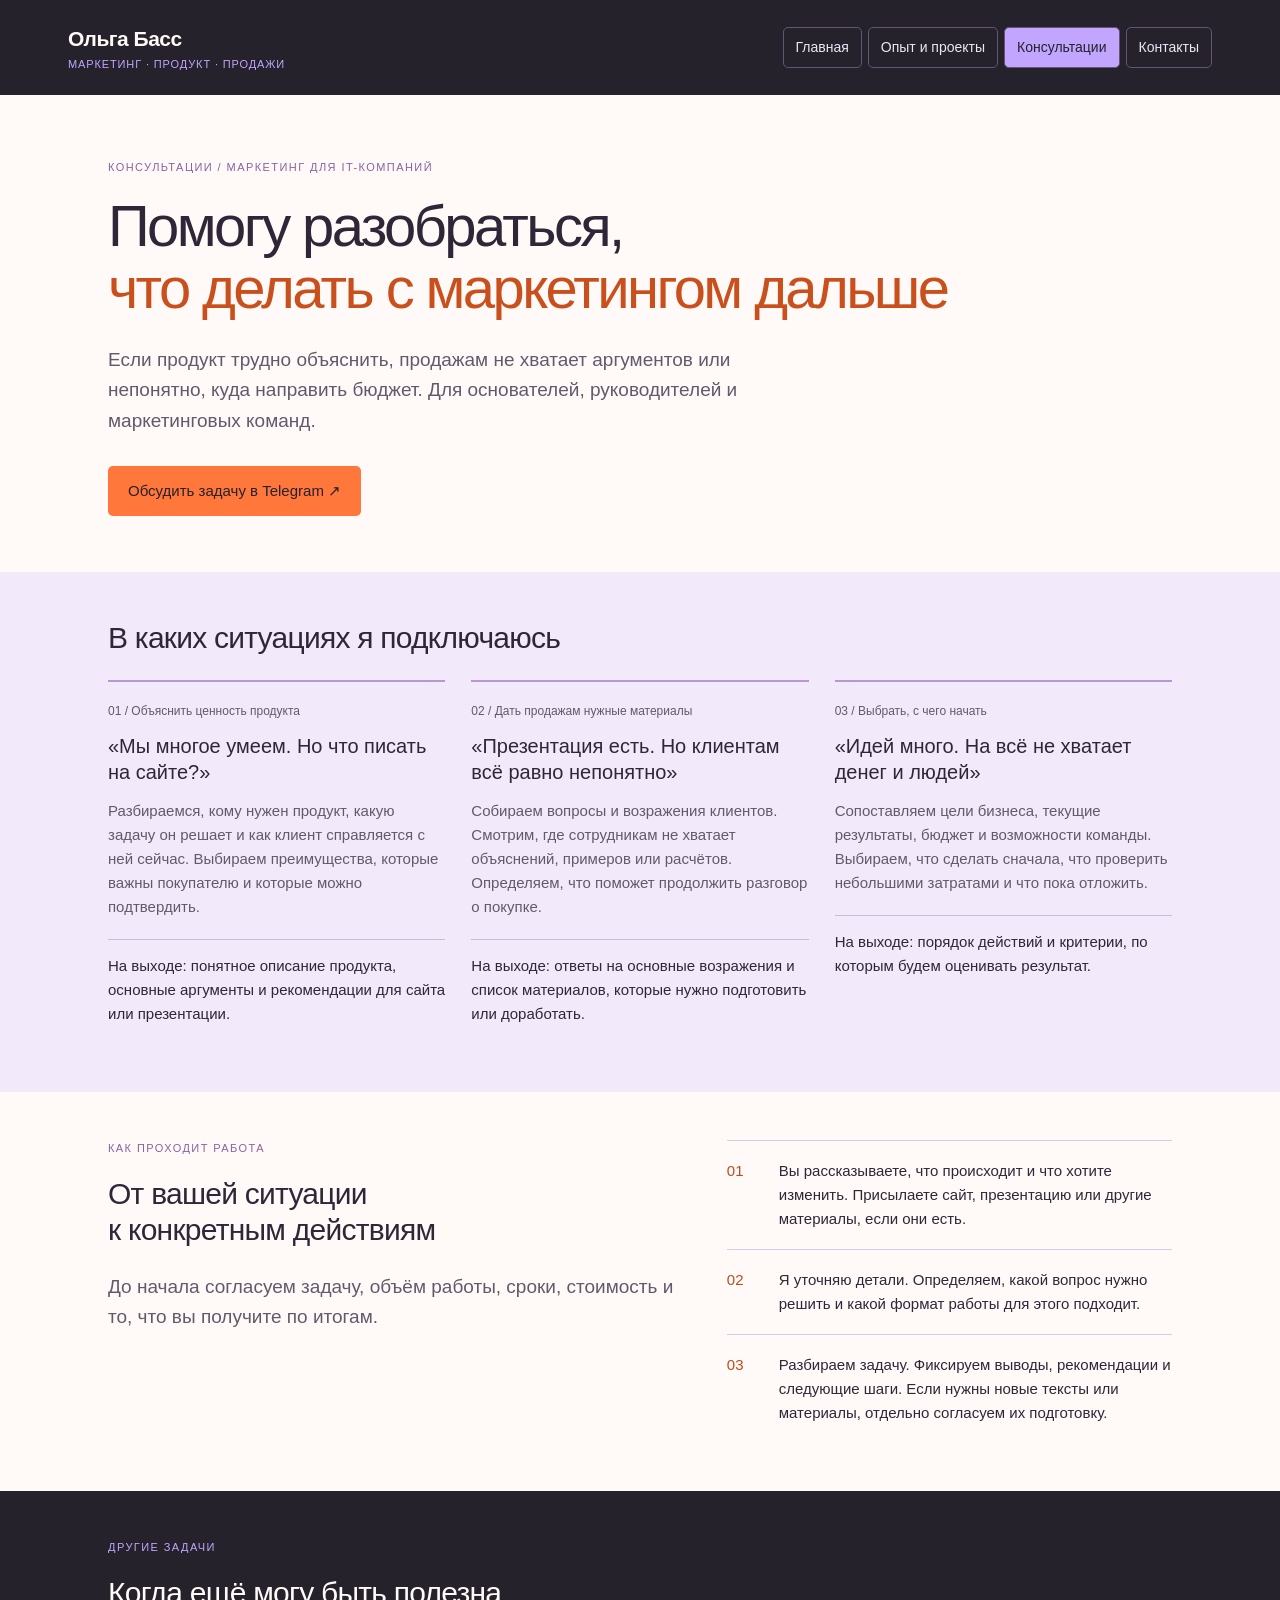
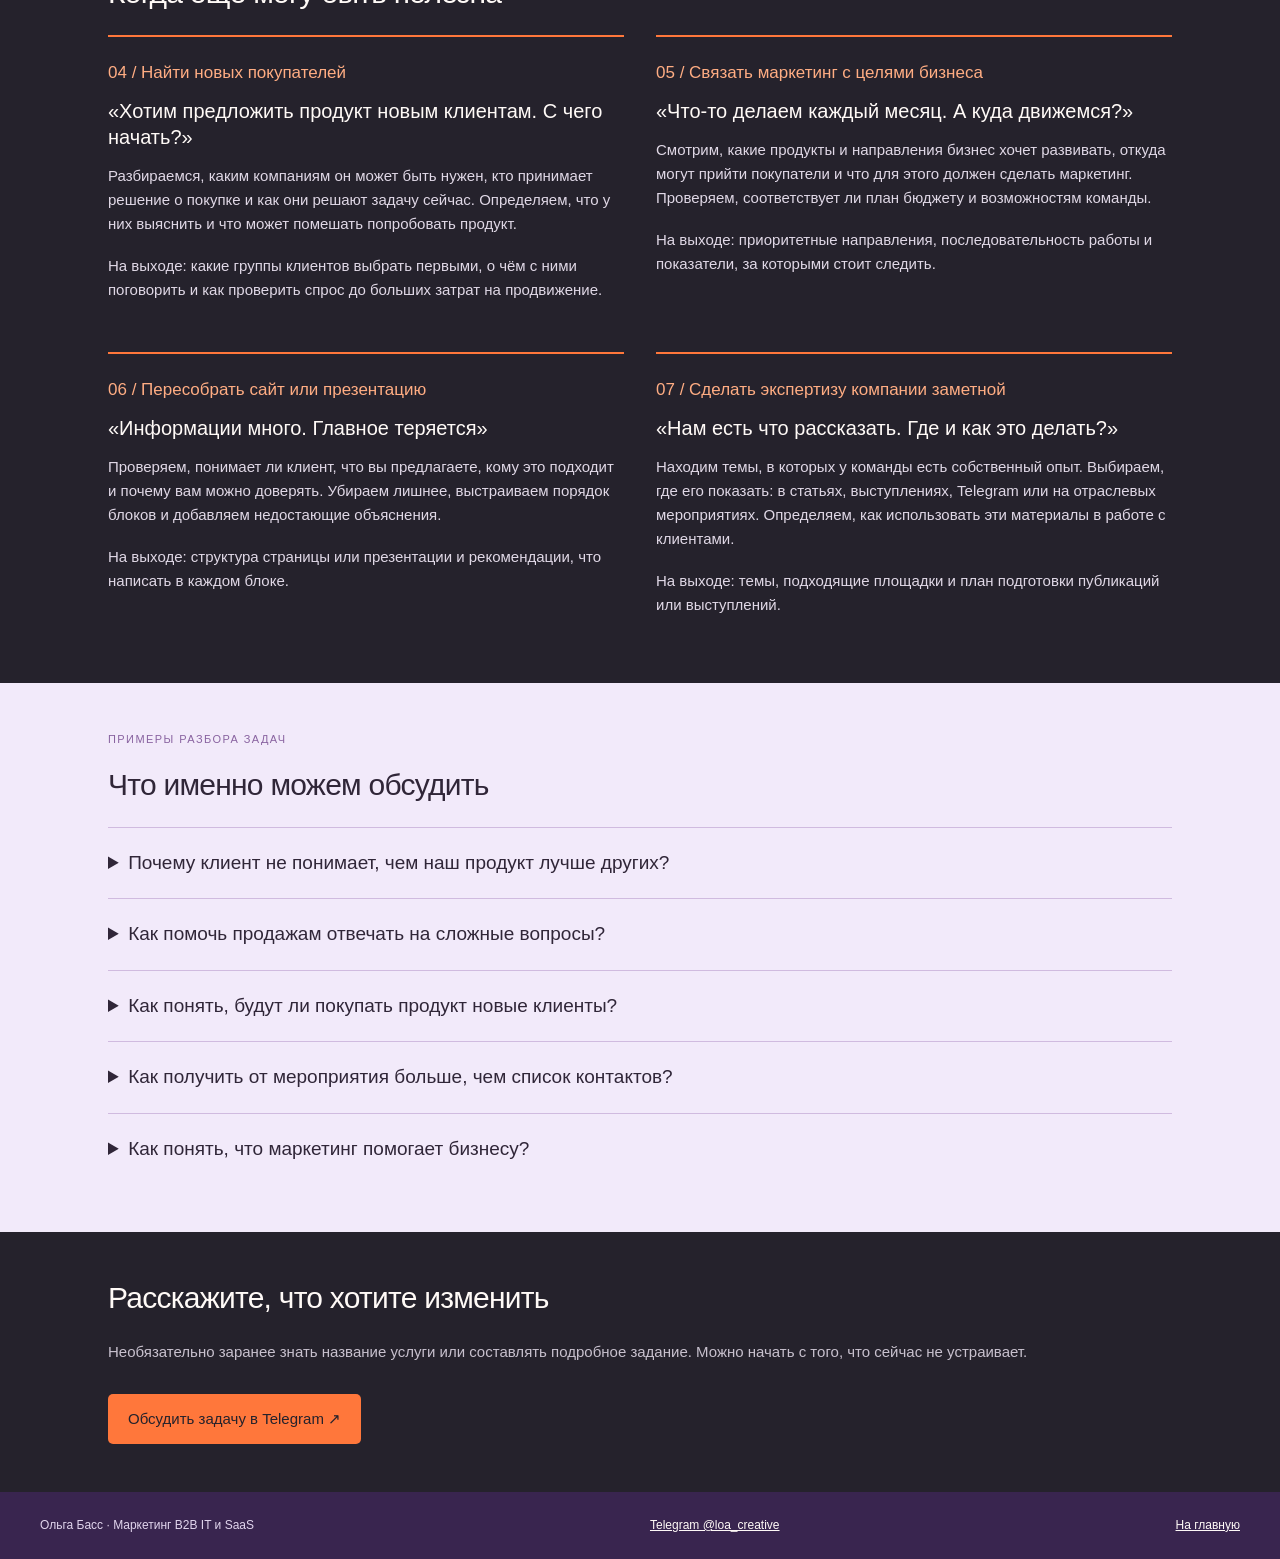
==== consulting/index.html @ ad1205ed "Publish marketing consultations page" ====
<!doctype html><html lang="ru"><head><meta charset="utf-8"><meta name="viewport" content="width=device-width,initial-scale=1"><title>Консультации по маркетингу B2B IT и SaaS — Ольга Басс</title><meta name="description" content="Помогу объяснить ценность продукта, подготовить аргументы для продаж и выбрать приоритеты маркетинга. Консультации Ольги Басс для основателей и команд IT-компаний."><link rel="canonical" href="https://obass.ru/consulting/"><meta property="og:type" content="website"><meta property="og:title" content="Маркетинговые консультации — Ольга Басс"><meta property="og:description" content="Понятное предложение, материалы для продаж и план действий для B2B IT и SaaS."><meta property="og:url" content="https://obass.ru/consulting/"><meta property="og:image" content="https://obass.ru/telegram-preview.png"><meta name="twitter:card" content="summary_large_image"><meta name="twitter:image" content="https://obass.ru/telegram-preview.png"><style>
#ob-preview{font-family:Arial,Helvetica,sans-serif;background:#fffaf7;color:#302638;border-radius:12px;overflow:hidden;font-size:15px;line-height:1.6}#ob-preview *{box-sizing:border-box}#ob-preview button{font:inherit;cursor:pointer}#ob-preview header{background:#25222c;color:#fffaf7;padding:22px 36px;display:flex;align-items:center;justify-content:space-between;gap:22px;flex-wrap:wrap}#ob-preview .brand{font-size:21px;font-weight:600;letter-spacing:-.5px}#ob-preview .brand small{display:block;color:#c1a5ff;font-size:11px;font-weight:400;letter-spacing:.08em}#ob-preview nav{display:flex;gap:6px;flex-wrap:wrap}#ob-preview nav button{background:transparent;border:1px solid #665477;color:#eee5f7;border-radius:5px;padding:8px 12px}#ob-preview nav button[aria-current=true]{background:#c1a5ff;color:#25222c;border-color:#c1a5ff}#ob-preview .page[hidden]{display:none}#ob-preview section{padding:48px 40px}#ob-preview .hero{padding-top:64px;padding-bottom:56px}#ob-preview .eyebrow{font-size:11px;letter-spacing:.13em;text-transform:uppercase;color:#8963a0;margin:0 0 18px}#ob-preview h1{font-size:clamp(34px,5.5vw,58px);line-height:1.08;font-weight:500;letter-spacing:-.045em;margin:0 0 25px;max-width:850px}#ob-preview h2{font-size:30px;font-weight:500;line-height:1.2;letter-spacing:-.025em;margin:0 0 24px}#ob-preview h3{font-size:20px;line-height:1.3;font-weight:500;margin:0 0 14px}#ob-preview p{margin:0 0 18px}#ob-preview .lead{font-size:19px;color:#625a6b;max-width:710px}#ob-preview .orange{color:#c9501d}#ob-preview .action{display:inline-flex;align-items:center;gap:16px;background:#ff773b;color:#25222c;padding:13px 20px;border:0;border-radius:5px;margin-top:12px;text-decoration:none;font-weight:500}#ob-preview .text-action{background:transparent;color:inherit;border:0;border-bottom:1px solid currentColor;padding:4px 0;margin-top:10px;text-align:left}#ob-preview .companies{display:flex;gap:15px 28px;flex-wrap:wrap;margin-top:32px;color:#786e7e;font-size:14px}#ob-preview .soft{background:#f2eafa}#ob-preview .dark{background:#25222c;color:#fffaf7}#ob-preview .dark p{color:#c8c1ce}#ob-preview .dark .eyebrow{color:#c1a5ff}#ob-preview .grid{display:grid;grid-template-columns:repeat(3,minmax(0,1fr));gap:26px}#ob-preview .item{border-top:2px solid #b997d3;padding-top:20px;min-width:0}#ob-preview .item p{color:#625a6b}#ob-preview .dark .item{border-color:#ff773b}#ob-preview .dark .item p{color:#c8c1ce}#ob-preview .label{font-size:12px;color:#8963a0;margin-bottom:12px}#ob-preview .two{display:grid;grid-template-columns:1.3fr 1fr;gap:40px}#ob-preview .quote{border-left:3px solid #ff773b;padding:8px 0 8px 22px;font-size:23px;line-height:1.4;margin:26px 0}#ob-preview .steps{counter-reset:step}#ob-preview .step{display:grid;grid-template-columns:38px 1fr;gap:14px;padding:18px 0;border-top:1px solid #d9cbe3}#ob-preview .step:before{counter-increment:step;content:'0' counter(step);color:#b94d1e}#ob-preview .step p{margin:0}#ob-preview .article{max-width:760px}#ob-preview .article h2{margin-top:32px;font-size:25px}#ob-preview .note{font-size:12px;color:#786e7e}#ob-preview footer{padding:24px 40px;background:#39254f;color:#e1d5ed;display:flex;justify-content:space-between;gap:20px;flex-wrap:wrap;font-size:12px}#ob-preview .contact-message{margin-top:15px;color:#e1d5ed}#ob-preview button:focus-visible,#ob-preview a:focus-visible{outline:3px solid #a57bdf;outline-offset:4px}@media(max-width:650px){#ob-preview header{padding:20px}#ob-preview section{padding:34px 22px}#ob-preview .hero{padding-top:40px;padding-bottom:38px}#ob-preview .grid,#ob-preview .two{grid-template-columns:1fr;gap:25px}#ob-preview nav button{padding:9px 10px;font-size:12px}#ob-preview footer{padding:22px}#ob-preview h1{font-size:37px}#ob-preview .lead{font-size:17px}}


#ob-preview h1,#ob-preview h2,#ob-preview h3{color:#302638}
#ob-preview .dark h1,#ob-preview .dark h2,#ob-preview .dark h3{color:#fffaf7}
#ob-preview .dark .text-action{color:#e1ceff}
#ob-preview [data-view="consult"] .label{font-size:18px;line-height:1.35;color:#a33d14;font-weight:500;margin-bottom:18px}
#ob-preview [data-view="consult"] .item{border-top:3px solid #c9501d;padding-top:22px}
#ob-preview .result{padding-top:14px;border-top:1px solid #ccb8dc;margin-top:20px;color:#302638!important}
#ob-preview .expert-list{display:grid;grid-template-columns:repeat(2,minmax(0,1fr));gap:32px}
#ob-preview .expert-list article{border-top:2px solid #ff773b;padding-top:22px}
#ob-preview .expert-list h3{color:#fffaf7}
#ob-preview .expert-list p{color:#e0d8e6}
#ob-preview .expert-list .label{color:#ffad83;font-size:17px}
#ob-preview details{border-top:1px solid #d0bbdf;padding:20px 0}
#ob-preview summary{color:#302638;font-size:19px;cursor:pointer}
#ob-preview details p{padding-top:14px;color:#51465c}
@media(max-width:650px){#ob-preview .expert-list{grid-template-columns:1fr}}

#ob-preview{border-radius:0}#ob-preview header{padding-left:max(22px,calc((100% - 1144px)/2));padding-right:max(22px,calc((100% - 1144px)/2))}#ob-preview section{padding-left:max(22px,calc((100% - 1064px)/2));padding-right:max(22px,calc((100% - 1064px)/2))}#ob-preview nav a{color:#eee5f7;text-decoration:none;border:1px solid #665477;border-radius:5px;padding:8px 12px;font-size:14px}#ob-preview nav a[aria-current=page]{color:#25222c;background:#c1a5ff}#ob-preview .text-action{display:inline-block;text-decoration:none}body{margin:0}#ob-preview h1{overflow-wrap:break-word}#ob-preview .hero h1{max-width:1000px}#ob-preview footer a{color:#fffaf7}</style><script type="application/ld+json">{"@context": "https://schema.org", "@type": "WebPage", "url": "https://obass.ru/consulting/", "name": "Консультации по маркетингу B2B IT и SaaS — Ольга Басс", "inLanguage": "ru", "about": {"@type": "Person", "@id": "https://obass.ru/#person", "name": "Ольга Басс", "url": "https://obass.ru/"}}</script></head><body><div id="ob-preview"><header><a class="brand" href="/" style="color:#fffaf7;text-decoration:none">Ольга Басс<small>МАРКЕТИНГ · ПРОДУКТ · ПРОДАЖИ</small></a><nav aria-label="Навигация"><a href="/">Главная</a><a href="/#experience">Опыт и проекты</a><a href="/consulting/" aria-current="page">Консультации</a><a href="/#contact">Контакты</a></nav></header><main><div class="consultation-page">
<section class="hero"><p class="eyebrow">Консультации / Маркетинг для IT-компаний</p><h1>Помогу разобраться,<br><span class="orange">что делать с маркетингом дальше</span></h1><p class="lead">Если продукт трудно объяснить, продажам не хватает аргументов или непонятно, куда направить бюджет. Для основателей, руководителей и маркетинговых команд.</p><a class="action" href="https://t.me/loa_creative" target="_blank" rel="noopener">Обсудить задачу в Telegram ↗</a></section>
<section class="soft"><h2>В каких ситуациях я подключаюсь</h2><div class="grid">
<article class="item"><p class="label">01 / Объяснить ценность продукта</p><h3>«Мы многое умеем. Но что писать на сайте?»</h3><p>Разбираемся, кому нужен продукт, какую задачу он решает и как клиент справляется с ней сейчас. Выбираем преимущества, которые важны покупателю и которые можно подтвердить.</p><p class="result">На выходе: понятное описание продукта, основные аргументы и рекомендации для сайта или презентации.</p></article>
<article class="item"><p class="label">02 / Дать продажам нужные материалы</p><h3>«Презентация есть. Но клиентам всё равно непонятно»</h3><p>Собираем вопросы и возражения клиентов. Смотрим, где сотрудникам не хватает объяснений, примеров или расчётов. Определяем, что поможет продолжить разговор о покупке.</p><p class="result">На выходе: ответы на основные возражения и список материалов, которые нужно подготовить или доработать.</p></article>
<article class="item"><p class="label">03 / Выбрать, с чего начать</p><h3>«Идей много. На всё не хватает денег и людей»</h3><p>Сопоставляем цели бизнеса, текущие результаты, бюджет и возможности команды. Выбираем, что сделать сначала, что проверить небольшими затратами и что пока отложить.</p><p class="result">На выходе: порядок действий и критерии, по которым будем оценивать результат.</p></article>
</div></section>
<section><div class="two"><div><p class="eyebrow">Как проходит работа</p><h2>От вашей ситуации<br>к конкретным действиям</h2><p class="lead">До начала согласуем задачу, объём работы, сроки, стоимость и то, что вы получите по итогам.</p></div><div class="steps"><div class="step"><p>Вы рассказываете, что происходит и что хотите изменить. Присылаете сайт, презентацию или другие материалы, если они есть.</p></div><div class="step"><p>Я уточняю детали. Определяем, какой вопрос нужно решить и какой формат работы для этого подходит.</p></div><div class="step"><p>Разбираем задачу. Фиксируем выводы, рекомендации и следующие шаги. Если нужны новые тексты или материалы, отдельно согласуем их подготовку.</p></div></div></div></section>
<section class="dark"><p class="eyebrow">Другие задачи</p><h2>Когда ещё могу быть полезна</h2><div class="expert-list">
<article><p class="label">04 / Найти новых покупателей</p><h3>«Хотим предложить продукт новым клиентам. С чего начать?»</h3><p>Разбираемся, каким компаниям он может быть нужен, кто принимает решение о покупке и как они решают задачу сейчас. Определяем, что у них выяснить и что может помешать попробовать продукт.</p><p>На выходе: какие группы клиентов выбрать первыми, о чём с ними поговорить и как проверить спрос до больших затрат на продвижение.</p></article>
<article><p class="label">05 / Связать маркетинг с целями бизнеса</p><h3>«Что-то делаем каждый месяц. А куда движемся?»</h3><p>Смотрим, какие продукты и направления бизнес хочет развивать, откуда могут прийти покупатели и что для этого должен сделать маркетинг. Проверяем, соответствует ли план бюджету и возможностям команды.</p><p>На выходе: приоритетные направления, последовательность работы и показатели, за которыми стоит следить.</p></article>
<article><p class="label">06 / Пересобрать сайт или презентацию</p><h3>«Информации много. Главное теряется»</h3><p>Проверяем, понимает ли клиент, что вы предлагаете, кому это подходит и почему вам можно доверять. Убираем лишнее, выстраиваем порядок блоков и добавляем недостающие объяснения.</p><p>На выходе: структура страницы или презентации и рекомендации, что написать в каждом блоке.</p></article>
<article><p class="label">07 / Сделать экспертизу компании заметной</p><h3>«Нам есть что рассказать. Где и как это делать?»</h3><p>Находим темы, в которых у команды есть собственный опыт. Выбираем, где его показать: в статьях, выступлениях, Telegram или на отраслевых мероприятиях. Определяем, как использовать эти материалы в работе с клиентами.</p><p>На выходе: темы, подходящие площадки и план подготовки публикаций или выступлений.</p></article>
</div></section>
<section class="soft"><p class="eyebrow">Примеры разбора задач</p><h2>Что именно можем обсудить</h2>
<details><summary>Почему клиент не понимает, чем наш продукт лучше других?</summary><p>Посмотрим на сайт и презентацию глазами покупателя. Понятно ли, какую задачу решает продукт? Есть ли конкретные преимущества и доказательства? Выясним, что стоит объяснить иначе и какие примеры добавить.</p></details>
<details><summary>Как помочь продажам отвечать на сложные вопросы?</summary><p>Разберём вопросы, на которых разговор с клиентом останавливается. Например: «Почему так дорого?», «Как это окупится?» или «Чем вы лучше того, чем мы уже пользуемся?». Определим, где нужен расчёт, где пример внедрения, а где короткое объяснение для сотрудника.</p></details>
<details><summary>Как понять, будут ли покупать продукт новые клиенты?</summary><p>Сначала определим, у кого и что нужно выяснить: есть ли у компаний такая задача, насколько она важна, как они решают её сейчас и кто выделяет деньги. Затем выберем небольшой первый шаг: разговоры с потенциальными покупателями, проверку предложения или пробное внедрение.</p></details>
<details><summary>Как получить от мероприятия больше, чем список контактов?</summary><p>Разберём, кого хотим встретить, что этим людям предложить и о чём договориться на площадке. Заранее определим, кто продолжит общение после мероприятия и какую информацию нужно передать продажам.</p><a class="text-action" href="/#experience">Посмотреть опыт и проекты →</a></details>
<details><summary>Как понять, что маркетинг помогает бизнесу?</summary><p>Посмотрим, что изменилось: стало ли больше подходящих обращений, легче ли клиентам разобраться в продукте, чаще ли разговоры переходят к встречам и покупке. Отдельно обозначим, что подтверждается данными, а где пока нельзя сделать вывод.</p><a class="text-action" href="/#marketing-results">Мой подход к оценке маркетинга →</a></details>
</section>
<section class="dark"><h2>Расскажите, что хотите изменить</h2><p>Необязательно заранее знать название услуги или составлять подробное задание. Можно начать с того, что сейчас не устраивает.</p><a class="action" href="https://t.me/loa_creative" target="_blank" rel="noopener">Обсудить задачу в Telegram ↗</a></section>
</div>
</main><footer><span>Ольга Басс · Маркетинг B2B IT и SaaS</span><a href="https://t.me/loa_creative">Telegram @loa_creative</a><a href="/">На главную</a></footer></div></body></html>
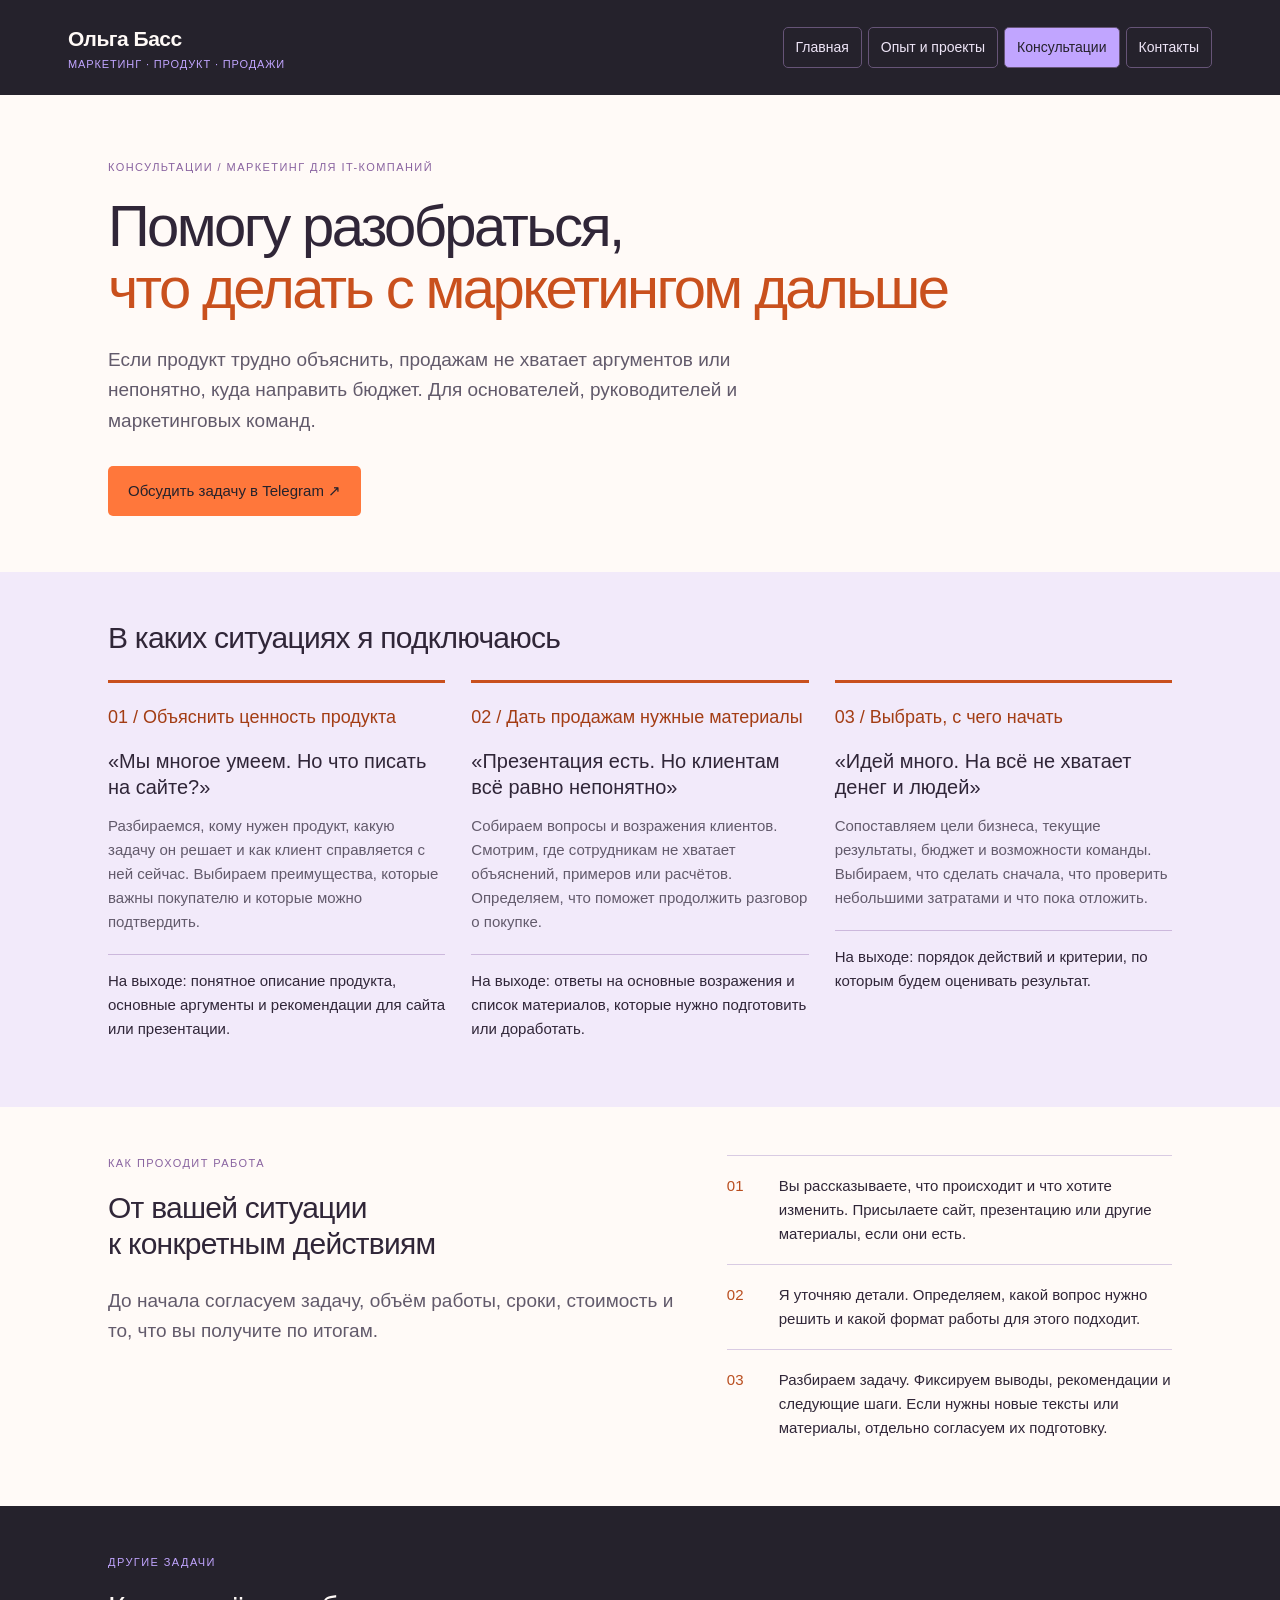
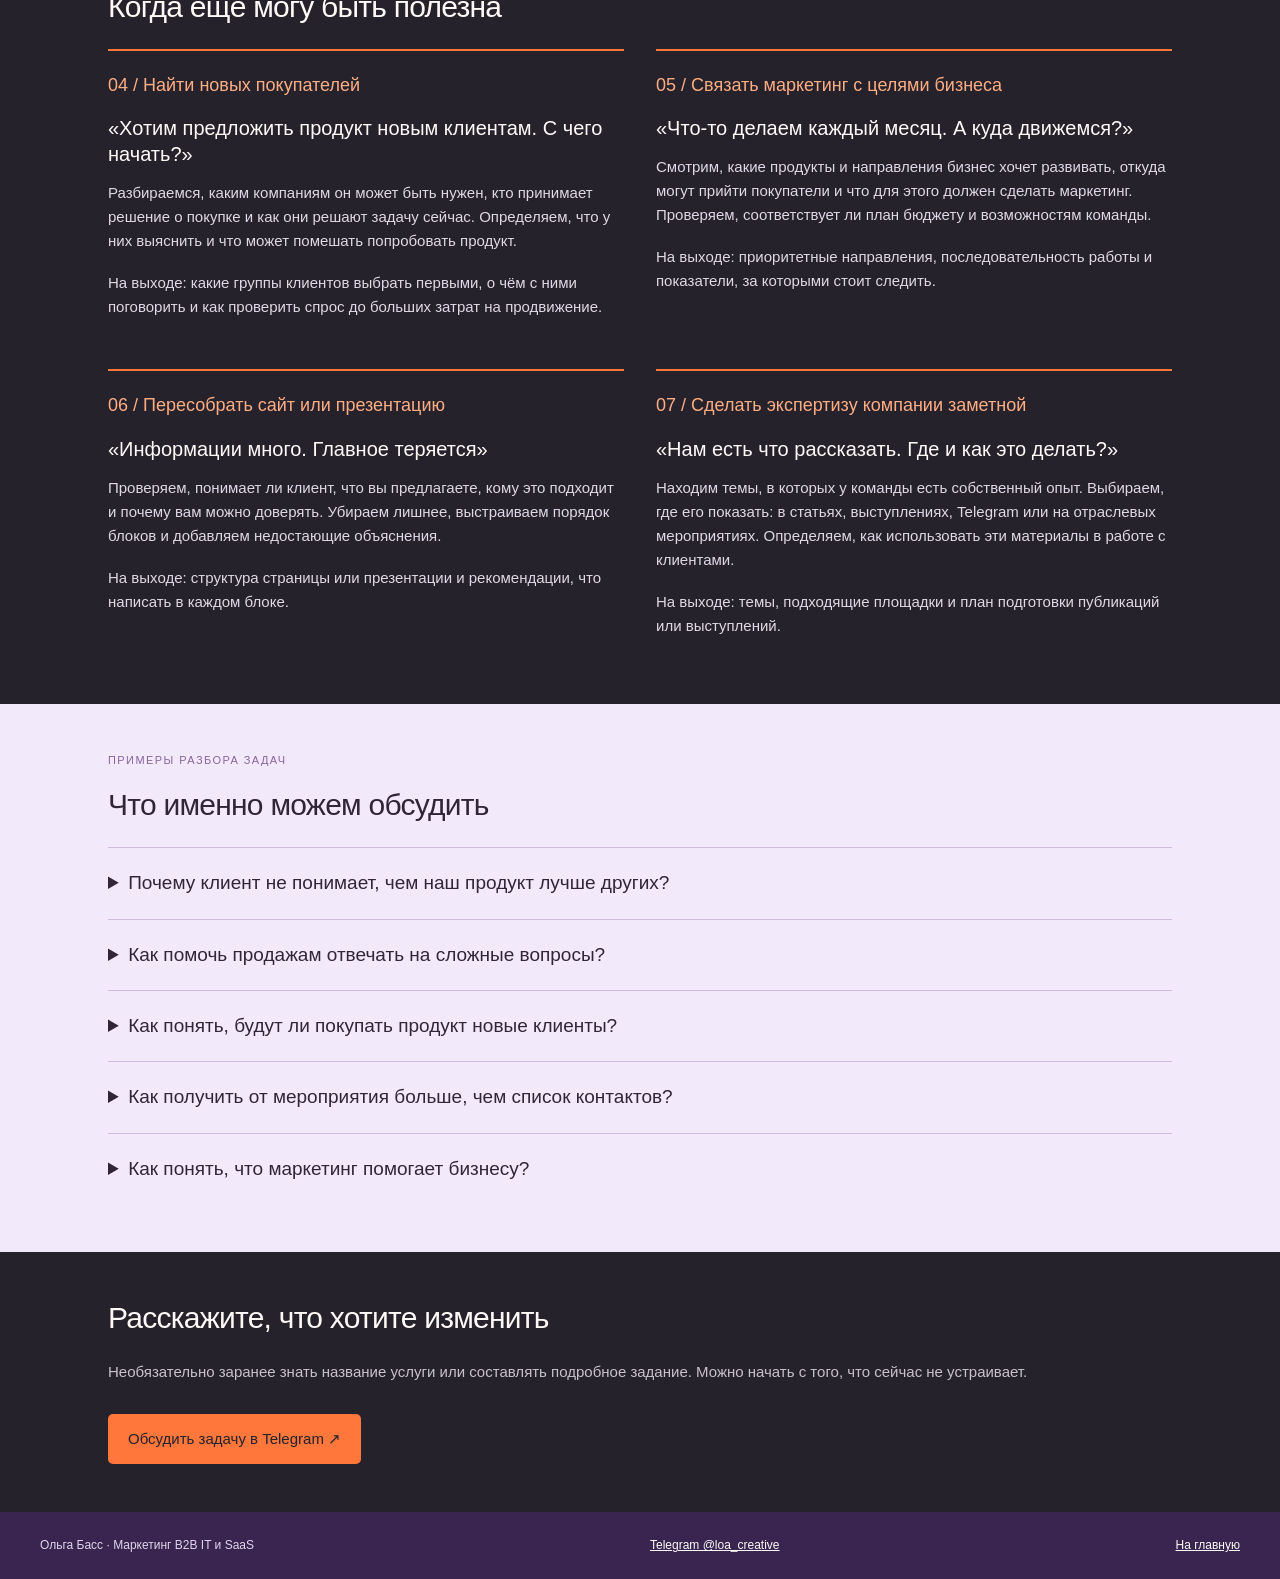
==== commit 0b263df7: "Unify numbered consultation labels across all seven situations" ====
--- a/consulting/index.html
+++ b/consulting/index.html
@@ -5,14 +5,14 @@
 #ob-preview h1,#ob-preview h2,#ob-preview h3{color:#302638}
 #ob-preview .dark h1,#ob-preview .dark h2,#ob-preview .dark h3{color:#fffaf7}
 #ob-preview .dark .text-action{color:#e1ceff}
-#ob-preview [data-view="consult"] .label{font-size:18px;line-height:1.35;color:#a33d14;font-weight:500;margin-bottom:18px}
-#ob-preview [data-view="consult"] .item{border-top:3px solid #c9501d;padding-top:22px}
+#ob-preview .consultation-page .label{font-size:18px;line-height:1.35;color:#a33d14;font-weight:500;margin-bottom:18px}
+#ob-preview .consultation-page .item{border-top:3px solid #c9501d;padding-top:22px}
 #ob-preview .result{padding-top:14px;border-top:1px solid #ccb8dc;margin-top:20px;color:#302638!important}
 #ob-preview .expert-list{display:grid;grid-template-columns:repeat(2,minmax(0,1fr));gap:32px}
 #ob-preview .expert-list article{border-top:2px solid #ff773b;padding-top:22px}
 #ob-preview .expert-list h3{color:#fffaf7}
 #ob-preview .expert-list p{color:#e0d8e6}
-#ob-preview .expert-list .label{color:#ffad83;font-size:17px}
+#ob-preview .expert-list .label{color:#ffad83}
 #ob-preview details{border-top:1px solid #d0bbdf;padding:20px 0}
 #ob-preview summary{color:#302638;font-size:19px;cursor:pointer}
 #ob-preview details p{padding-top:14px;color:#51465c}
